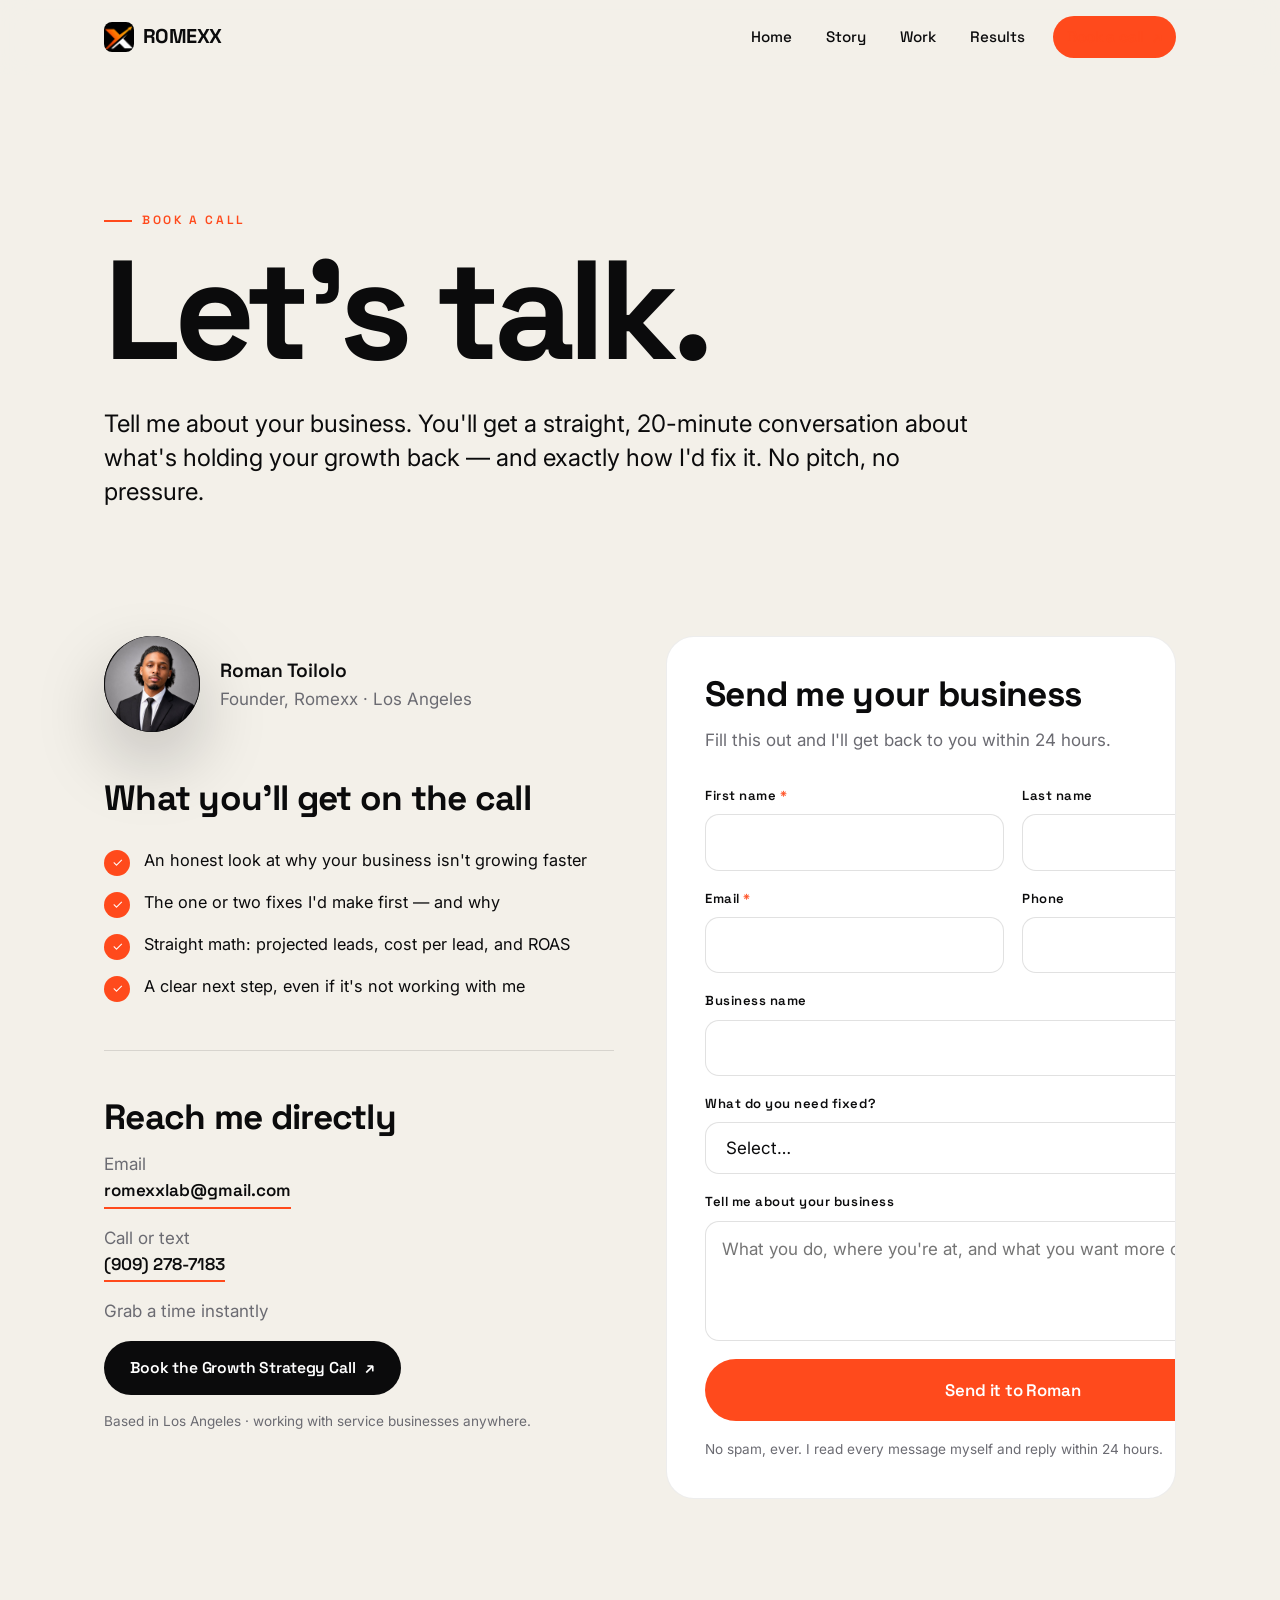
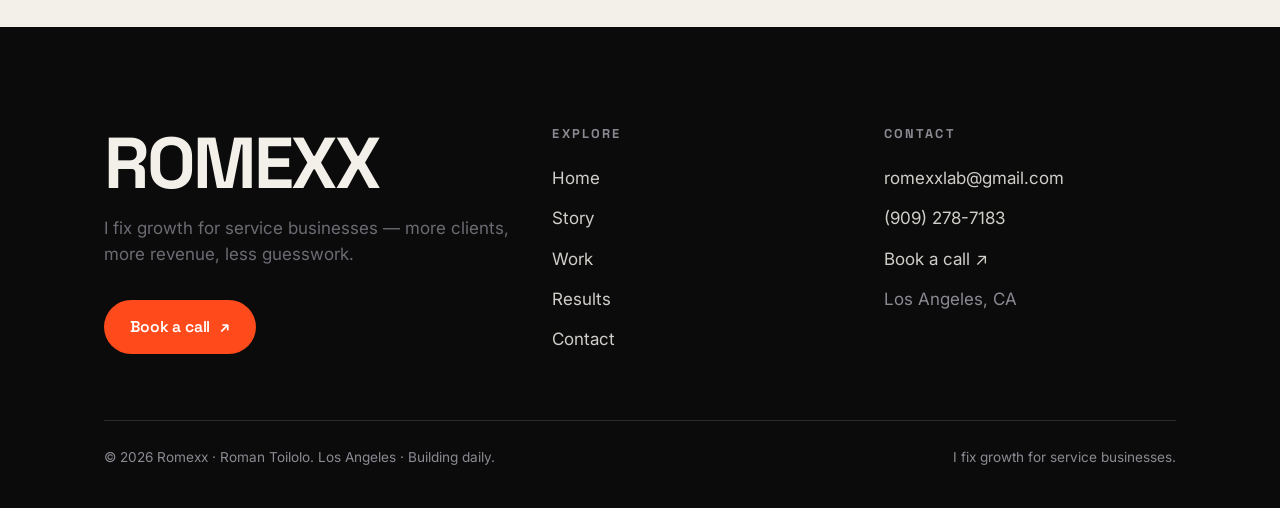
==== contact.html @ a9e72a50 "Romexx site — live version for romexxx.com" ====
<!DOCTYPE html>
<html lang="en">
<head>
  <meta charset="UTF-8" />
  <meta name="viewport" content="width=device-width, initial-scale=1.0, viewport-fit=cover" />
  <title>Contact &amp; Book a Call — Romexx Growth Partner</title>
  <meta name="description" content="Book a call with Romexx, the growth partner that scales brands and companies with marketing, websites, and systems built on aligned incentives.">
  <link rel="icon" type="image/png" sizes="32x32" href="assets/favicon-32.png"><link rel="icon" type="image/png" sizes="512x512" href="assets/favicon-512.png"><link rel="apple-touch-icon" href="assets/apple-touch-icon.png">
  <link rel="preconnect" href="https://fonts.googleapis.com">
  <link rel="preconnect" href="https://fonts.gstatic.com" crossorigin>
  <link href="https://fonts.googleapis.com/css2?family=Space+Grotesk:wght@400;500;600;700&family=Inter:wght@400;500;600&display=swap" rel="stylesheet">
  <link rel="stylesheet" href="styles.css">
</head>
<body>
<div id="preloader"><div class="pl-x"><span class="pl-ring"></span><span class="pl-ring two"></span><img class="pl-mark" src="assets/logo-x.png" alt="Romexx"></div></div>

<!-- ===== NAV ===== -->
  <header class="nav">
    <div class="nav-inner">
      <a class="brand" href="index.html"><img class="brand-x" src="assets/logo-x.png" alt="">ROMEXX</a>
      <nav class="nav-links" aria-label="Primary">
        <a href="index.html">Home</a>
        <a href="story.html">Story</a>
        <a href="work.html">Work</a>
        <a href="results.html">Results</a>
        <a href="contact.html" class="btn nav-cta active">Book a call <span class="arw">↗</span></a>
      </nav>
      <button class="nav-toggle" aria-label="Open menu" aria-expanded="false"><span></span><span></span><span></span></button>
    </div>
  </header>

  <!-- ===== HERO ===== -->
  <section class="section" style="padding-bottom:0">
    <div class="wrap">
      <span class="eyebrow reveal">Book a call</span>
      <h1 class="display reveal d1" style="margin-top:16px">Let's talk.</h1>
      <p class="lead maxw-60 reveal d2 mt-m">Tell me about your business. You'll get a straight, 20-minute conversation about what's holding your growth back — and exactly how I'd fix it. No pitch, no pressure.</p>
    </div>
  </section>

  <!-- ===== MAIN ===== -->
  <section class="section">
    <div class="wrap two-col" style="align-items:start">

      <!-- Left: what to expect + direct contact -->
      <div class="reveal">
        <div class="two-col" style="grid-template-columns:auto 1fr;gap:20px;align-items:center">
          <div class="hero-photo" style="width:96px;height:96px;aspect-ratio:1/1;border-radius:50%;flex:none"><img src="assets/headshot.jpg" alt="Roman Toilolo"></div>
          <div><div class="nm" style="font-family:var(--display);font-weight:600;font-size:1.2rem">Roman Toilolo</div><div class="muted">Founder, Romexx · Los Angeles</div></div>
        </div>

        <h2 class="h-md mt-l">What you'll get on the call</h2>
        <ul class="checklist mt-m">
          <li><span class="ck">✓</span> An honest look at why your business isn't growing faster</li>
          <li><span class="ck">✓</span> The one or two fixes I'd make first — and why</li>
          <li><span class="ck">✓</span> Straight math: projected leads, cost per lead, and ROAS</li>
          <li><span class="ck">✓</span> A clear next step, even if it's not working with me</li>
        </ul>

        <hr class="divider mt-l">

        <div class="mt-l">
          <h2 class="h-md">Reach me directly</h2>
          <p class="mt-s"><span class="muted">Email</span><br><a class="link-underline" href="mailto:romexxlab@gmail.com">romexxlab@gmail.com</a></p>
          <p class="mt-s"><span class="muted">Call or text</span><br><a class="link-underline" href="tel:+19092787183">(909) 278-7183</a></p>
          <p class="mt-s"><span class="muted">Grab a time instantly</span><br><a class="btn btn-dark mt-s" href="https://calendly.com/owner-romexx/30min">Book the Growth Strategy Call <span class="arw">↗</span></a></p>
          <p class="form-note mt-s">Based in Los Angeles · working with service businesses anywhere.</p>
        </div>
      </div>

      <!-- Right: form -->
      <div class="card reveal d1">
        <h2 class="h-md">Send me your business</h2>
        <p class="muted mt-s">Fill this out and I'll get back to you within 24 hours.</p>
        <form class="form mt-m" action="https://formspree.io/f/xojgkwee" method="POST" data-formspree>
          <input type="hidden" name="_subject" value="New lead from the Romexx website">
          <div class="row">
            <div class="field"><label>First name <span class="req">*</span></label><input type="text" name="first" required></div>
            <div class="field"><label>Last name</label><input type="text" name="last"></div>
          </div>
          <div class="row">
            <div class="field"><label>Email <span class="req">*</span></label><input type="email" name="email" required></div>
            <div class="field"><label>Phone</label><input type="tel" name="phone"></div>
          </div>
          <div class="field"><label>Business name</label><input type="text" name="business"></div>
          <div class="field">
            <label>What do you need fixed?</label>
            <select name="service">
              <option value="">Select…</option>
              <option>Get seen — ads (Meta / Google)</option>
              <option>Get booked — website / funnel</option>
              <option>Get systems — CRM / follow-up</option>
              <option>The full growth fix</option>
              <option>Not sure yet</option>
            </select>
          </div>
          <div class="field"><label>Tell me about your business</label><textarea name="message" placeholder="What you do, where you're at, and what you want more of…"></textarea></div>
          <button type="submit" class="btn btn-lg" data-label="Send it to Roman" style="justify-content:center">Send it to Roman</button>
          <p class="form-note">No spam, ever. I read every message myself and reply within 24 hours.</p>
          <p class="form-success" style="display:none;color:#16a34a;font-family:var(--display);font-weight:600">Got it — I'll be in touch within 24 hours. ✓</p>
        </form>
      </div>

    </div>
  </section>

  <!-- ===== FOOTER ===== -->
  <footer class="footer">
    <div class="wrap">
      <div class="footer-top">
        <div class="footer-brand">
          <div class="big">ROMEXX</div>
          <p class="muted maxw-60 mt-s">I fix growth for service businesses — more clients, more revenue, less guesswork.</p>
          <a href="contact.html" class="btn mt-m">Book a call <span class="arw">↗</span></a>
        </div>
        <div class="footer-col"><h4>Explore</h4><a href="index.html">Home</a><a href="story.html">Story</a><a href="work.html">Work</a><a href="results.html">Results</a><a href="contact.html">Contact</a></div>
        <div class="footer-col"><h4>Contact</h4><a href="mailto:romexxlab@gmail.com">romexxlab@gmail.com</a><a href="tel:+19092787183">(909) 278-7183</a><a href="https://calendly.com/owner-romexx/30min">Book a call ↗</a><span style="display:block;padding:7px 0;color:#8a8a92">Los Angeles, CA</span></div>
      </div>
      <div class="footer-bottom">
        <span>© <span data-year></span> Romexx · Roman Toilolo. Los Angeles · Building daily.</span>
        <span>I fix growth for service businesses.</span>
      </div>
    </div>
  </footer>

  <script src="script.js"></script>
</body>
</html>
---- styles.css ----
/* =========================================================
   ROMEXX — bold & modern personal brand site
   Design system + shared components
   Theme via CSS variables below (easy to recolor).
   ========================================================= */

:root {
  /* Palette */
  --ink: #0B0B0C;
  --ink-2: #16161A;
  --cream: #F3F0E9;
  --paper: #FFFFFF;
  --accent: #FF4A1C;      /* hot signal orange */
  --accent-ink: #2A0E05;
  --volt: #D8FF3E;        /* lime highlight for numbers */
  --muted: #6B6B72;
  --line: rgba(11,11,12,.12);
  --line-soft: rgba(11,11,12,.07);

  /* Type */
  --display: "Space Grotesk", "Inter", system-ui, sans-serif;
  --body: "Inter", system-ui, -apple-system, Segoe UI, Roboto, sans-serif;

  /* Layout */
  --wrap: 1200px;
  --gutter: clamp(20px, 5vw, 64px);
  --radius: 18px;
  --radius-lg: 28px;

  /* Motion */
  --ease: cubic-bezier(.2, .7, .2, 1);
}

/* ---------- Reset ---------- */
*, *::before, *::after { box-sizing: border-box; }
* { margin: 0; padding: 0; }
html { scroll-behavior: smooth; -webkit-text-size-adjust: 100%; }
body {
  font-family: var(--body);
  background: var(--cream);
  color: var(--ink);
  line-height: 1.55;
  font-size: 17px;
  -webkit-font-smoothing: antialiased;
  text-rendering: optimizeLegibility;
  overflow-x: hidden;
}
img { max-width: 100%; display: block; }
a { color: inherit; text-decoration: none; }
button { font: inherit; cursor: pointer; border: none; background: none; color: inherit; }
ul { list-style: none; }
::selection { background: var(--accent); color: #fff; }

/* ---------- Typography ---------- */
h1, h2, h3, h4 { font-family: var(--display); font-weight: 700; line-height: 1.02; letter-spacing: -0.02em; }
.eyebrow {
  font-family: var(--display);
  font-size: 12px; font-weight: 600;
  letter-spacing: .22em; text-transform: uppercase;
  color: var(--accent);
  display: inline-flex; align-items: center; gap: 10px;
}
.eyebrow::before { content: ""; width: 28px; height: 2px; background: var(--accent); display: inline-block; }
.eyebrow.on-dark { color: var(--volt); }
.eyebrow.on-dark::before { background: var(--volt); }

.display {
  font-size: clamp(3.2rem, 11vw, 9.5rem);
  line-height: .92;
  letter-spacing: -0.045em;
}
.h-xl { font-size: clamp(2.4rem, 6vw, 5rem); letter-spacing: -0.035em; }
.h-lg { font-size: clamp(2rem, 4.4vw, 3.4rem); }
.h-md { font-size: clamp(1.5rem, 3vw, 2.2rem); }
.lead { font-size: clamp(1.1rem, 2vw, 1.5rem); line-height: 1.4; color: var(--ink); }
.muted { color: var(--muted); }
.accent-text { color: var(--accent); }
mark { background: linear-gradient(180deg, transparent 55%, var(--volt) 55%); color: inherit; padding: 0 .05em; }

/* ---------- Layout helpers ---------- */
.wrap { max-width: var(--wrap); margin-inline: auto; padding-inline: var(--gutter); }
.section { padding-block: clamp(64px, 10vw, 140px); }
.section-sm { padding-block: clamp(48px, 7vw, 90px); }
.center { text-align: center; }
.stack > * + * { margin-top: 1.2rem; }
.grid { display: grid; gap: clamp(20px, 3vw, 40px); }
.divider { height: 1px; background: var(--line); border: 0; }

/* Dark section */
.dark { background: var(--ink); color: var(--cream); }
.dark .muted { color: #9a9aa2; }
.dark .divider { background: rgba(255,255,255,.14); }
.dark a.link-underline { color: var(--cream); }

/* ---------- Buttons ---------- */
.btn {
  display: inline-flex; align-items: center; gap: .6em;
  font-family: var(--display); font-weight: 600; font-size: .98rem;
  letter-spacing: -0.01em;
  padding: 15px 26px; border-radius: 100px;
  background: var(--accent); color: #fff;
  transition: transform .25s var(--ease), box-shadow .25s var(--ease), background .25s;
  will-change: transform;
}
.btn:hover { transform: translateY(-2px); box-shadow: 0 12px 30px rgba(255,74,28,.35); }
.btn .arw { transition: transform .25s var(--ease); }
.btn:hover .arw { transform: translate(3px,-3px); }
.btn-dark { background: var(--ink); color: #fff; }
.btn-dark:hover { box-shadow: 0 12px 30px rgba(11,11,12,.3); }
.btn-ghost {
  background: transparent; color: var(--ink);
  box-shadow: inset 0 0 0 1.5px var(--ink);
}
.btn-ghost:hover { background: var(--ink); color: var(--cream); box-shadow: none; }
.dark .btn-ghost { color: var(--cream); box-shadow: inset 0 0 0 1.5px rgba(255,255,255,.5); }
.dark .btn-ghost:hover { background: var(--cream); color: var(--ink); box-shadow: none; }
.btn-lg { padding: 18px 32px; font-size: 1.05rem; }

.link-underline {
  display: inline-flex; align-items: center; gap: .4em;
  font-family: var(--display); font-weight: 600;
  border-bottom: 2px solid var(--accent); padding-bottom: 3px;
  transition: gap .25s var(--ease), color .2s;
}
.link-underline:hover { gap: .8em; color: var(--accent); }

/* ---------- Navigation ---------- */
.nav {
  position: sticky; top: 0; z-index: 100;
  background: color-mix(in srgb, var(--cream) 78%, transparent);
  backdrop-filter: blur(14px) saturate(1.2);
  -webkit-backdrop-filter: blur(14px) saturate(1.2);
  border-bottom: 1px solid transparent;
  transition: border-color .3s, background .3s;
}
.nav.scrolled { border-color: var(--line); }
.nav-inner {
  max-width: var(--wrap); margin-inline: auto;
  padding: 16px var(--gutter);
  display: flex; align-items: center; justify-content: space-between;
}
.brand { font-family: var(--display); font-weight: 700; font-size: 1.25rem; letter-spacing: -0.03em; display: flex; align-items: center; gap: 9px; }
.brand .dot { width: 10px; height: 10px; border-radius: 50%; background: var(--accent); display: inline-block; }
.nav-links { display: flex; align-items: center; gap: 6px; }
.nav-links a {
  font-family: var(--display); font-weight: 500; font-size: .95rem;
  padding: 9px 14px; border-radius: 100px; color: var(--ink);
  transition: background .2s, color .2s;
}
.nav-links a:hover { background: rgba(11,11,12,.06); }
.nav-links a.active { color: var(--accent); }
.nav-cta { margin-left: 8px; }
.nav-toggle { display: none; width: 44px; height: 44px; border-radius: 12px; position: relative; }
.nav-toggle span { position: absolute; left: 11px; right: 11px; height: 2px; background: var(--ink); transition: transform .3s var(--ease), opacity .2s; }
.nav-toggle span:nth-child(1) { top: 16px; }
.nav-toggle span:nth-child(2) { top: 22px; }
.nav-toggle span:nth-child(3) { top: 28px; }
.nav-toggle.open span:nth-child(1) { transform: translateY(6px) rotate(45deg); }
.nav-toggle.open span:nth-child(2) { opacity: 0; }
.nav-toggle.open span:nth-child(3) { transform: translateY(-6px) rotate(-45deg); }

@media (max-width: 860px) {
  .nav-toggle { display: block; }
  .nav-links {
    position: fixed; inset: 0 0 0 auto; width: min(78vw, 340px);
    flex-direction: column; align-items: stretch; justify-content: center; gap: 4px;
    background: var(--ink); color: var(--cream);
    padding: 40px 30px;
    transform: translateX(100%); transition: transform .4s var(--ease);
    box-shadow: -30px 0 80px rgba(0,0,0,.4);
  }
  .nav-links.open { transform: translateX(0); }
  .nav-links a { color: var(--cream); font-size: 1.4rem; font-weight: 600; padding: 14px 12px; }
  .nav-links a:hover { background: rgba(255,255,255,.08); }
  .nav-links .btn { margin-top: 14px; justify-content: center; }
  .nav-cta { margin-left: 0; }
}

/* ---------- Hero ---------- */
.hero { position: relative; padding-block: clamp(40px, 7vw, 90px) clamp(50px, 8vw, 110px); overflow: hidden; }
.hero-grid { display: grid; grid-template-columns: 1.15fr .85fr; gap: clamp(24px, 4vw, 60px); align-items: center; }
.hero h1 { margin: 18px 0 20px; }
.hero-name { display: block; }
.hero-sub { max-width: 30ch; }
.hero-cta { display: flex; flex-wrap: wrap; gap: 14px; margin-top: 30px; }
.hero-photo {
  position: relative; border-radius: var(--radius-lg); overflow: hidden;
  aspect-ratio: 4/5; background: var(--ink-2);
  box-shadow: 0 30px 70px rgba(11,11,12,.22);
}
.hero-photo img { width: 100%; height: 100%; object-fit: cover; }
.hero-badge {
  position: absolute; left: 18px; bottom: 18px;
  background: var(--paper); color: var(--ink);
  border-radius: 100px; padding: 10px 18px;
  font-family: var(--display); font-weight: 600; font-size: .85rem;
  display: flex; align-items: center; gap: 8px;
  box-shadow: 0 10px 30px rgba(0,0,0,.15);
}
.hero-badge .pulse { width: 9px; height: 9px; border-radius: 50%; background: #22c55e; box-shadow: 0 0 0 0 rgba(34,197,94,.5); animation: pulse 2s infinite; }
@keyframes pulse { 0%{box-shadow:0 0 0 0 rgba(34,197,94,.5)} 70%{box-shadow:0 0 0 10px rgba(34,197,94,0)} 100%{box-shadow:0 0 0 0 rgba(34,197,94,0)} }
@media (max-width: 860px) {
  .hero-grid { grid-template-columns: 1fr; }
  .hero-photo { order: -1; aspect-ratio: 3/4; max-height: 60vh; margin-inline: auto; width: 100%; }
}

/* Scroll cue */
.scroll-cue { display: inline-flex; align-items: center; gap: 10px; margin-top: 40px; font-family: var(--display); font-size: .8rem; letter-spacing: .18em; text-transform: uppercase; color: var(--muted); }
.scroll-cue .bar { width: 46px; height: 2px; background: var(--muted); position: relative; overflow: hidden; }
.scroll-cue .bar::after { content:""; position: absolute; inset: 0; width: 40%; background: var(--accent); animation: slide 1.8s var(--ease) infinite; }
@keyframes slide { 0%{transform:translateX(-100%)} 100%{transform:translateX(320%)} }

/* ---------- Stats / counters ---------- */
.stats-row { display: grid; grid-template-columns: repeat(4, 1fr); gap: clamp(16px,2.4vw,32px); }
.stat .num { font-family: var(--display); font-weight: 700; font-size: clamp(2.4rem, 5vw, 4.2rem); line-height: 1; letter-spacing: -0.04em; }
.stat .num .unit { color: var(--accent); }
.dark .stat .num .unit { color: var(--volt); }
.stat .label { margin-top: 10px; font-size: .92rem; color: var(--muted); max-width: 22ch; }
@media (max-width: 720px){ .stats-row { grid-template-columns: repeat(2,1fr); row-gap: 34px; } }

/* ---------- Marquee ---------- */
.marquee { overflow: hidden; border-block: 1px solid var(--line); padding-block: 20px; -webkit-mask-image: linear-gradient(90deg, transparent, #000 8%, #000 92%, transparent); mask-image: linear-gradient(90deg, transparent, #000 8%, #000 92%, transparent); }
.marquee.dark-m { border-color: rgba(255,255,255,.14); }
.marquee-track { display: flex; gap: 46px; width: max-content; animation: marquee 32s linear infinite; }
.marquee:hover .marquee-track { animation-play-state: paused; }
.marquee-track span { font-family: var(--display); font-weight: 600; font-size: clamp(1.1rem,2.4vw,1.7rem); display: inline-flex; align-items: center; gap: 46px; white-space: nowrap; color: var(--muted); }
.marquee-track span::after { content: "•"; color: var(--accent); }
@keyframes marquee { to { transform: translateX(-50%); } }

/* ---------- Cards ---------- */
.card {
  background: var(--paper); border: 1px solid var(--line-soft);
  border-radius: var(--radius-lg); padding: clamp(24px, 3vw, 40px);
  transition: transform .35s var(--ease), box-shadow .35s var(--ease), border-color .3s;
  position: relative; overflow: hidden;
}
.card:hover { transform: translateY(-6px); box-shadow: 0 24px 50px rgba(11,11,12,.12); border-color: transparent; }
.card .idx { font-family: var(--display); font-weight: 700; font-size: 1rem; color: var(--accent); }
.card h3 { margin: 16px 0 10px; }
.card .card-list { margin-top: 18px; display: grid; gap: 10px; }
.card .card-list li { display: flex; gap: 10px; font-size: .96rem; color: var(--muted); }
.card .card-list li::before { content: "→"; color: var(--accent); font-weight: 700; }

.pillar { display: grid; gap: 18px; }
.pillar .tag { font-family: var(--display); font-size: .78rem; letter-spacing: .12em; text-transform: uppercase; color: var(--muted); }
.pillar-icon { width: 54px; height: 54px; border-radius: 16px; background: var(--ink); color: var(--volt); display: grid; place-items: center; font-family: var(--display); font-weight: 700; font-size: 1.4rem; }

/* Case study card */
.case { display: grid; gap: 16px; }
.case-top { display: flex; align-items: center; justify-content: space-between; gap: 12px; }
.case .badge-cat { font-family: var(--display); font-size: .72rem; letter-spacing: .14em; text-transform: uppercase; padding: 6px 12px; border-radius: 100px; background: rgba(255,74,28,.1); color: var(--accent); }
.case .roas { font-family: var(--display); font-weight: 700; font-size: clamp(1.8rem,4vw,2.8rem); letter-spacing: -0.03em; }
.case-metrics { display: flex; gap: 26px; padding-top: 18px; border-top: 1px solid var(--line-soft); }
.case-metrics .m .k { font-family: var(--display); font-weight: 700; font-size: 1.5rem; }
.case-metrics .m .l { font-size: .8rem; color: var(--muted); text-transform: uppercase; letter-spacing: .08em; }

/* ---------- Quote / testimonial ---------- */
.quote { font-family: var(--display); font-weight: 500; font-size: clamp(1.6rem, 4vw, 3rem); line-height: 1.12; letter-spacing: -0.03em; }
.quote .mk { color: var(--accent); }
.testi-card { background: var(--paper); border-radius: var(--radius-lg); padding: clamp(24px,3vw,38px); border: 1px solid var(--line-soft); display: grid; gap: 22px; }
.testi-card p { font-size: 1.08rem; line-height: 1.5; }
.testi-who { display: flex; align-items: center; gap: 14px; }
.testi-who .av { width: 52px; height: 52px; border-radius: 50%; overflow: hidden; background: var(--ink-2); flex: none; }
.testi-who .nm { font-family: var(--display); font-weight: 600; }
.testi-who .rl { font-size: .85rem; color: var(--muted); }
.stars { color: var(--accent); letter-spacing: 2px; }

/* ---------- Before / After slider ---------- */
.ba {
  position: relative; border-radius: var(--radius-lg); overflow: hidden; user-select: none;
  background: var(--ink); color: #fff; aspect-ratio: 16/9; min-height: 320px;
}
.ba-side { position: absolute; inset: 0; display: grid; place-content: center; text-align: center; padding: 30px; gap: 8px; }
.ba-after { background: var(--ink); }
.ba-before { background: #2b0f07; clip-path: inset(0 var(--split, 50%) 0 0); }
.ba-side .tag { font-family: var(--display); font-size: .8rem; letter-spacing: .18em; text-transform: uppercase; opacity: .8; }
.ba-metrics { display: grid; gap: 4px; }
.ba-metrics .big { font-family: var(--display); font-weight: 700; font-size: clamp(1.6rem,4vw,2.6rem); }
.ba-before .big { color: #ff9a80; }
.ba-after .big { color: var(--volt); }
.ba-handle { position: absolute; top: 0; bottom: 0; left: var(--split, 50%); width: 2px; background: #fff; z-index: 3; }
.ba-handle::after { content: "⇆"; position: absolute; top: 50%; left: 50%; transform: translate(-50%,-50%); width: 46px; height: 46px; background: #fff; color: var(--ink); border-radius: 50%; display: grid; place-items: center; font-size: 1.1rem; box-shadow: 0 6px 20px rgba(0,0,0,.3); }
.ba input[type=range] { position: absolute; inset: 0; width: 100%; height: 100%; opacity: 0; cursor: ew-resize; z-index: 4; margin: 0; }

/* ---------- Receipts gallery ---------- */
.receipts { display: grid; grid-template-columns: repeat(3, 1fr); gap: 16px; }
.receipt { border-radius: 16px; overflow: hidden; border: 1px solid var(--line-soft); background: var(--paper); aspect-ratio: 4/3; position: relative; transition: transform .3s var(--ease); }
.receipt:hover { transform: scale(1.02); }
.receipt img { width: 100%; height: 100%; object-fit: cover; }
.receipt .cap { position: absolute; left: 10px; bottom: 10px; background: rgba(11,11,12,.85); color: #fff; font-size: .72rem; padding: 5px 10px; border-radius: 100px; font-family: var(--display); }
@media (max-width: 720px){ .receipts { grid-template-columns: repeat(2,1fr); } }

/* ---------- Process steps ---------- */
.steps { display: grid; gap: 2px; border-radius: var(--radius-lg); overflow: hidden; }
.step { background: var(--paper); padding: clamp(24px,3vw,40px); display: grid; grid-template-columns: auto 1fr; gap: clamp(18px,3vw,44px); align-items: start; transition: background .3s; }
.step:hover { background: #fff; }
.dark .step { background: var(--ink-2); }
.step .st-num { font-family: var(--display); font-weight: 700; font-size: clamp(2.2rem,5vw,3.6rem); color: var(--accent); line-height: 1; letter-spacing: -0.04em; }
.dark .step .st-num { color: var(--volt); }
.step h3 { margin-bottom: 8px; }
@media (max-width: 620px){ .step { grid-template-columns: 1fr; gap: 10px; } }

/* ---------- FAQ ---------- */
.faq-item { border-bottom: 1px solid var(--line); }
.faq-q { width: 100%; text-align: left; display: flex; align-items: center; justify-content: space-between; gap: 20px; padding: 26px 0; font-family: var(--display); font-weight: 600; font-size: clamp(1.05rem, 2vw, 1.35rem); }
.faq-q .ic { flex: none; width: 34px; height: 34px; border-radius: 50%; border: 1.5px solid var(--line); display: grid; place-items: center; position: relative; transition: background .3s, border-color .3s, color .3s; }
.faq-q .ic::before, .faq-q .ic::after { content: ""; position: absolute; background: currentColor; }
.faq-q .ic::before { width: 13px; height: 2px; }
.faq-q .ic::after { width: 2px; height: 13px; transition: transform .3s var(--ease); }
.faq-item.open .faq-q .ic { background: var(--accent); border-color: var(--accent); color: #fff; }
.faq-item.open .faq-q .ic::after { transform: rotate(90deg); opacity: 0; }
.faq-a { overflow: hidden; max-height: 0; transition: max-height .4s var(--ease); }
.faq-a p { padding: 0 0 26px; color: var(--muted); max-width: 62ch; }

/* ---------- CTA band ---------- */
.cta-band { background: var(--ink); color: var(--cream); border-radius: var(--radius-lg); padding: clamp(40px, 6vw, 84px); position: relative; overflow: hidden; }
.cta-band::after { content: ""; position: absolute; right: -80px; top: -80px; width: 320px; height: 320px; background: radial-gradient(circle, var(--accent), transparent 70%); opacity: .5; }
.cta-band h2 { position: relative; }

/* ---------- Forms ---------- */
.form { display: grid; gap: 18px; }
.form .row { display: grid; grid-template-columns: 1fr 1fr; gap: 18px; }
.field { display: grid; gap: 8px; }
.field label { font-family: var(--display); font-size: .82rem; font-weight: 600; letter-spacing: .04em; }
.field .req { color: var(--accent); }
.field input, .field select, .field textarea {
  font: inherit; padding: 14px 16px; border-radius: 14px;
  border: 1.5px solid var(--line); background: var(--paper); color: var(--ink);
  transition: border-color .2s, box-shadow .2s;
}
.field input:focus, .field select:focus, .field textarea:focus { outline: none; border-color: var(--accent); box-shadow: 0 0 0 4px rgba(255,74,28,.12); }
.field textarea { resize: vertical; min-height: 120px; }
.form-note { font-size: .85rem; color: var(--muted); }
@media (max-width: 620px){ .form .row { grid-template-columns: 1fr; } }

/* ---------- Checklist ---------- */
.checklist { display: grid; gap: 14px; }
.checklist li { display: flex; gap: 14px; align-items: flex-start; font-size: 1.02rem; }
.checklist li .ck { flex: none; width: 26px; height: 26px; border-radius: 50%; background: var(--accent); color: #fff; display: grid; place-items: center; font-size: .8rem; margin-top: 2px; }
.dark .checklist li .ck { background: var(--volt); color: var(--ink); }

/* ---------- Timeline (Story) ---------- */
.timeline { display: grid; gap: 0; }
.tl-item { display: grid; grid-template-columns: 140px 1fr; gap: clamp(18px,3vw,40px); padding: clamp(24px,3vw,40px) 0; border-top: 1px solid var(--line); }
.tl-item .yr { font-family: var(--display); font-weight: 700; font-size: clamp(1.4rem,3vw,2rem); color: var(--accent); letter-spacing: -0.03em; }
.tl-item h3 { margin-bottom: 8px; }
@media (max-width: 620px){ .tl-item { grid-template-columns: 1fr; gap: 6px; } }

/* ---------- Placeholder styling ---------- */
.ph {
  outline: 1.5px dashed rgba(255,74,28,.55); outline-offset: -1.5px;
  background:
    repeating-linear-gradient(45deg, rgba(255,74,28,.05) 0 12px, transparent 12px 24px);
  border-radius: 8px;
}
.ph-note { font-size: .72rem; color: var(--accent); font-family: var(--display); font-weight: 600; letter-spacing: .04em; text-transform: uppercase; display: inline-block; }

/* ---------- Footer ---------- */
.footer { background: var(--ink); color: var(--cream); padding-block: clamp(56px, 8vw, 100px) 40px; }
.footer-top { display: grid; grid-template-columns: 1.4fr 1fr 1fr; gap: 40px; }
.footer-brand .big { font-family: var(--display); font-weight: 700; font-size: clamp(2.4rem,7vw,4.5rem); letter-spacing: -0.04em; line-height: 1; }
.footer h4 { font-family: var(--display); font-size: .8rem; letter-spacing: .16em; text-transform: uppercase; color: #8a8a92; margin-bottom: 18px; }
.footer-col a { display: block; padding: 7px 0; color: var(--cream); opacity: .85; transition: opacity .2s, transform .2s; }
.footer-col a:hover { opacity: 1; transform: translateX(4px); color: var(--volt); }
.footer-bottom { display: flex; flex-wrap: wrap; gap: 16px; justify-content: space-between; align-items: center; margin-top: 60px; padding-top: 26px; border-top: 1px solid rgba(255,255,255,.14); font-size: .85rem; color: #8a8a92; }
.footer-social { display: flex; gap: 10px; }
.footer-social a { width: 42px; height: 42px; border-radius: 50%; border: 1px solid rgba(255,255,255,.2); display: grid; place-items: center; transition: background .25s, color .25s, border-color .25s, transform .25s; }
.footer-social a:hover { background: var(--volt); color: var(--ink); border-color: var(--volt); transform: translateY(-3px); }
@media (max-width: 780px){ .footer-top { grid-template-columns: 1fr 1fr; } .footer-brand { grid-column: 1 / -1; } }

/* ---------- Reveal on scroll ---------- */
.reveal { opacity: 0; transform: translateY(28px); transition: opacity .7s var(--ease), transform .7s var(--ease); }
.reveal.in { opacity: 1; transform: none; }
.reveal.d1 { transition-delay: .08s; }
.reveal.d2 { transition-delay: .16s; }
.reveal.d3 { transition-delay: .24s; }
@media (prefers-reduced-motion: reduce) {
  * { animation: none !important; transition: none !important; scroll-behavior: auto !important; }
  .reveal { opacity: 1; transform: none; }
}

/* ---------- Video hero (company front cover) ---------- */
.hero-v{position:relative;overflow:hidden;color:var(--cream);min-height:min(86vh,740px);display:flex;align-items:center;background:radial-gradient(1100px 560px at 72% -12%, rgba(255,74,28,.5), transparent 58%), linear-gradient(180deg,#0B0B0C,#17171B)}
.hero-v>video{position:absolute;inset:0;width:100%;height:100%;object-fit:cover;opacity:.42;z-index:0}
.hero-v>.veil{position:absolute;inset:0;background:linear-gradient(180deg,rgba(11,11,12,.5),rgba(11,11,12,.82));z-index:1}
.hero-v .wrap{position:relative;z-index:2;width:100%}
.hero-v .display{color:#fff}
.hero-v .lead{color:#fff}
.hero-v .muted{color:#e9e9ee}
.hero-v .btn-ghost{color:#fff;box-shadow:inset 0 0 0 1.6px rgba(255,255,255,.6)}
.hero-v .btn-ghost:hover{background:#fff;color:var(--ink);box-shadow:none}
.partner-cards{display:grid;grid-template-columns:repeat(3,1fr);gap:clamp(16px,2.4vw,28px)}
@media(max-width:820px){.partner-cards{grid-template-columns:1fr}}
/* stack the inline 3-col & 2-col grids on phones */
@media(max-width:760px){.grid[style*="repeat(3,1fr)"],.grid[style*="repeat(2,1fr)"]{grid-template-columns:1fr !important}}

/* ---- Nav logo badge ---- */
.brand-x{width:30px;height:30px;border-radius:8px;display:block;flex:none}

/* ---- Loading screen (preloader) ---- */
#preloader{position:fixed;inset:0;z-index:9999;background:#0B0B0C;display:grid;place-items:center;transition:opacity .55s ease,visibility .55s}
#preloader.done{opacity:0;visibility:hidden;pointer-events:none}
.pl-x{position:relative;width:170px;height:170px;display:grid;place-items:center}
.pl-x .pl-mark{width:100px;height:100px;border-radius:18px;animation:plpulse 1.7s ease-in-out infinite}
.pl-x .pl-ring{position:absolute;inset:0;border-radius:50%;border:3px solid rgba(255,255,255,.08);border-top-color:var(--accent);border-right-color:#ff7a2c;animation:plspin 1s linear infinite}
.pl-x .pl-ring.two{inset:16px;border:2px solid transparent;border-bottom-color:var(--volt);animation:plspin 1.5s linear infinite reverse;opacity:.7}
@keyframes plspin{to{transform:rotate(360deg)}}
@keyframes plpulse{0%,100%{transform:scale(.85);opacity:.9}50%{transform:scale(1.05);opacity:1}}
@media(prefers-reduced-motion:reduce){.pl-mark,.pl-ring{animation:none!important}#preloader{transition:none}}
/* animated growth-chart hero background */
.hero-chart{position:absolute;inset:0;z-index:0;opacity:.5;overflow:hidden}
.hero-chart svg{width:100%;height:100%;display:block}
.hc-grid line{stroke:rgba(255,255,255,.07);stroke-width:1}
.hc-bar{transform-box:fill-box;transform-origin:50% 100%;animation:hcGrow 3.6s cubic-bezier(.2,.7,.2,1) infinite}
@keyframes hcGrow{0%{transform:scaleY(.12)}50%{transform:scaleY(1)}100%{transform:scaleY(.12)}}
.hc-line{fill:none;stroke:var(--volt);stroke-width:5;stroke-linecap:round;stroke-linejoin:round;stroke-dasharray:1700;stroke-dashoffset:1700;filter:drop-shadow(0 0 6px rgba(216,255,62,.5));animation:hcDraw 5s cubic-bezier(.2,.7,.2,1) infinite}
@keyframes hcDraw{0%{stroke-dashoffset:1700}60%{stroke-dashoffset:0}100%{stroke-dashoffset:0}}
.hc-arrow{fill:var(--volt)}
.hc-dot{fill:var(--volt);transform-box:fill-box;transform-origin:center;animation:hcPulse 2.2s ease-in-out infinite}
@keyframes hcPulse{0%,100%{transform:scale(.7);opacity:.6}50%{transform:scale(1.3);opacity:1}}
@media(prefers-reduced-motion:reduce){.hc-bar{transform:scaleY(1);animation:none}.hc-line{stroke-dashoffset:0;animation:none}.hc-dot{animation:none}}

/* ---------- Draft notice bar (delete before publishing) ---------- */
.draft-bar {
  background: var(--ink); color: var(--volt);
  font-family: var(--display); font-size: .8rem; font-weight: 500;
  text-align: center; padding: 9px 16px; letter-spacing: .01em;
}
.draft-bar b { color: #fff; }

/* ---------- Utility ---------- */
.two-col { display: grid; grid-template-columns: 1fr 1fr; gap: clamp(24px,4vw,64px); align-items: center; }
.two-col.narrow-left { grid-template-columns: .8fr 1.2fr; }
@media (max-width: 820px){ .two-col, .two-col.narrow-left { grid-template-columns: 1fr; } }
.pill-tag { display: inline-block; font-family: var(--display); font-size: .78rem; font-weight: 600; letter-spacing: .1em; text-transform: uppercase; padding: 7px 14px; border-radius: 100px; border: 1px solid var(--line); color: var(--muted); }
.maxw-60 { max-width: 60ch; }
.mt-s { margin-top: 1rem; } .mt-m { margin-top: 2rem; } .mt-l { margin-top: 3rem; }
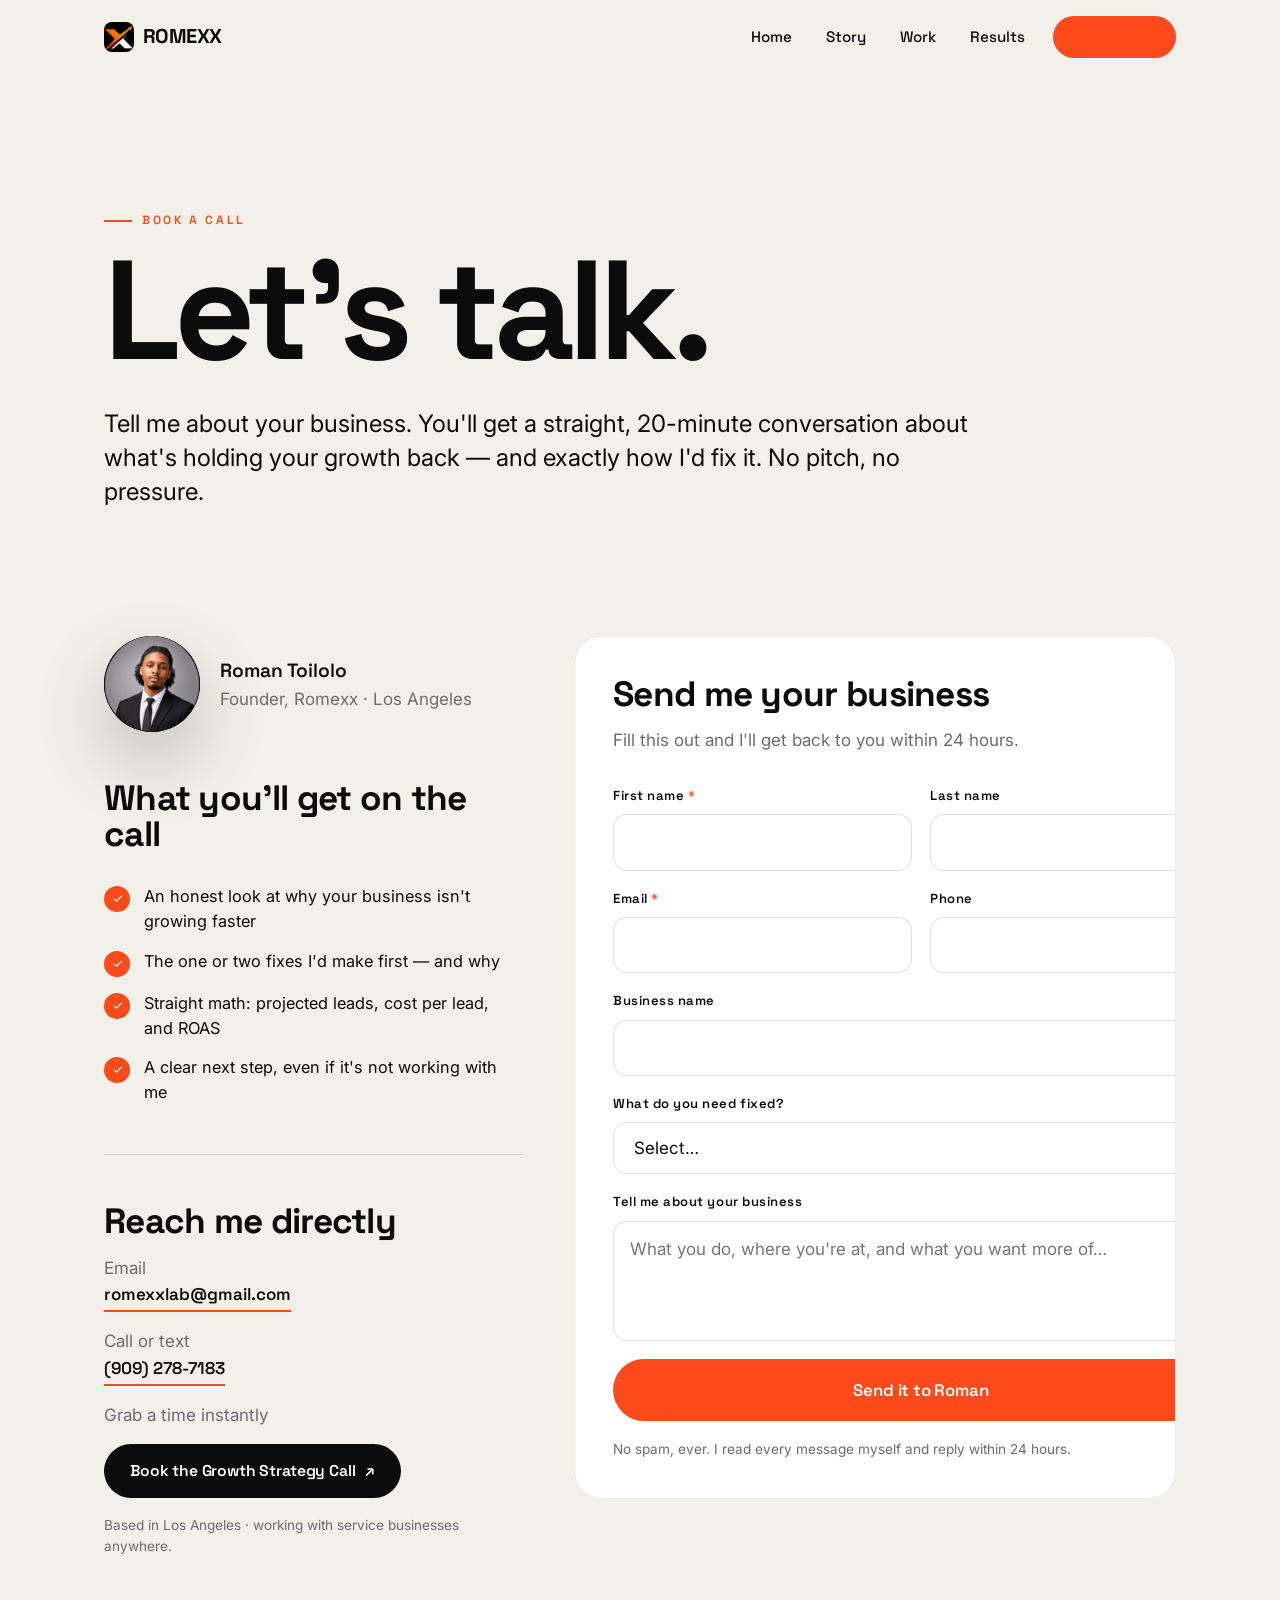
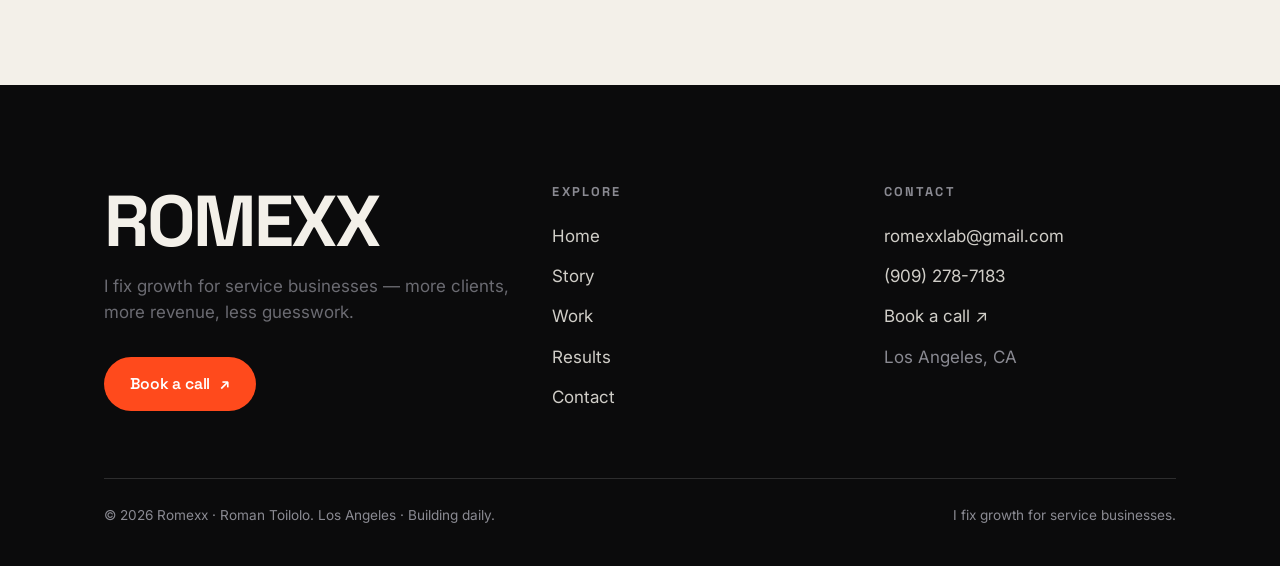
==== commit 2f24ec57: "Contact: rebalance form/info columns for proportional layout" ====
--- a/contact.html
+++ b/contact.html
@@ -40,7 +40,7 @@
 
   <!-- ===== MAIN ===== -->
   <section class="section">
-    <div class="wrap two-col" style="align-items:start">
+    <div class="wrap two-col" style="grid-template-columns:0.82fr 1.18fr;align-items:start;gap:clamp(28px,4vw,60px)">
 
       <!-- Left: what to expect + direct contact -->
       <div class="reveal">
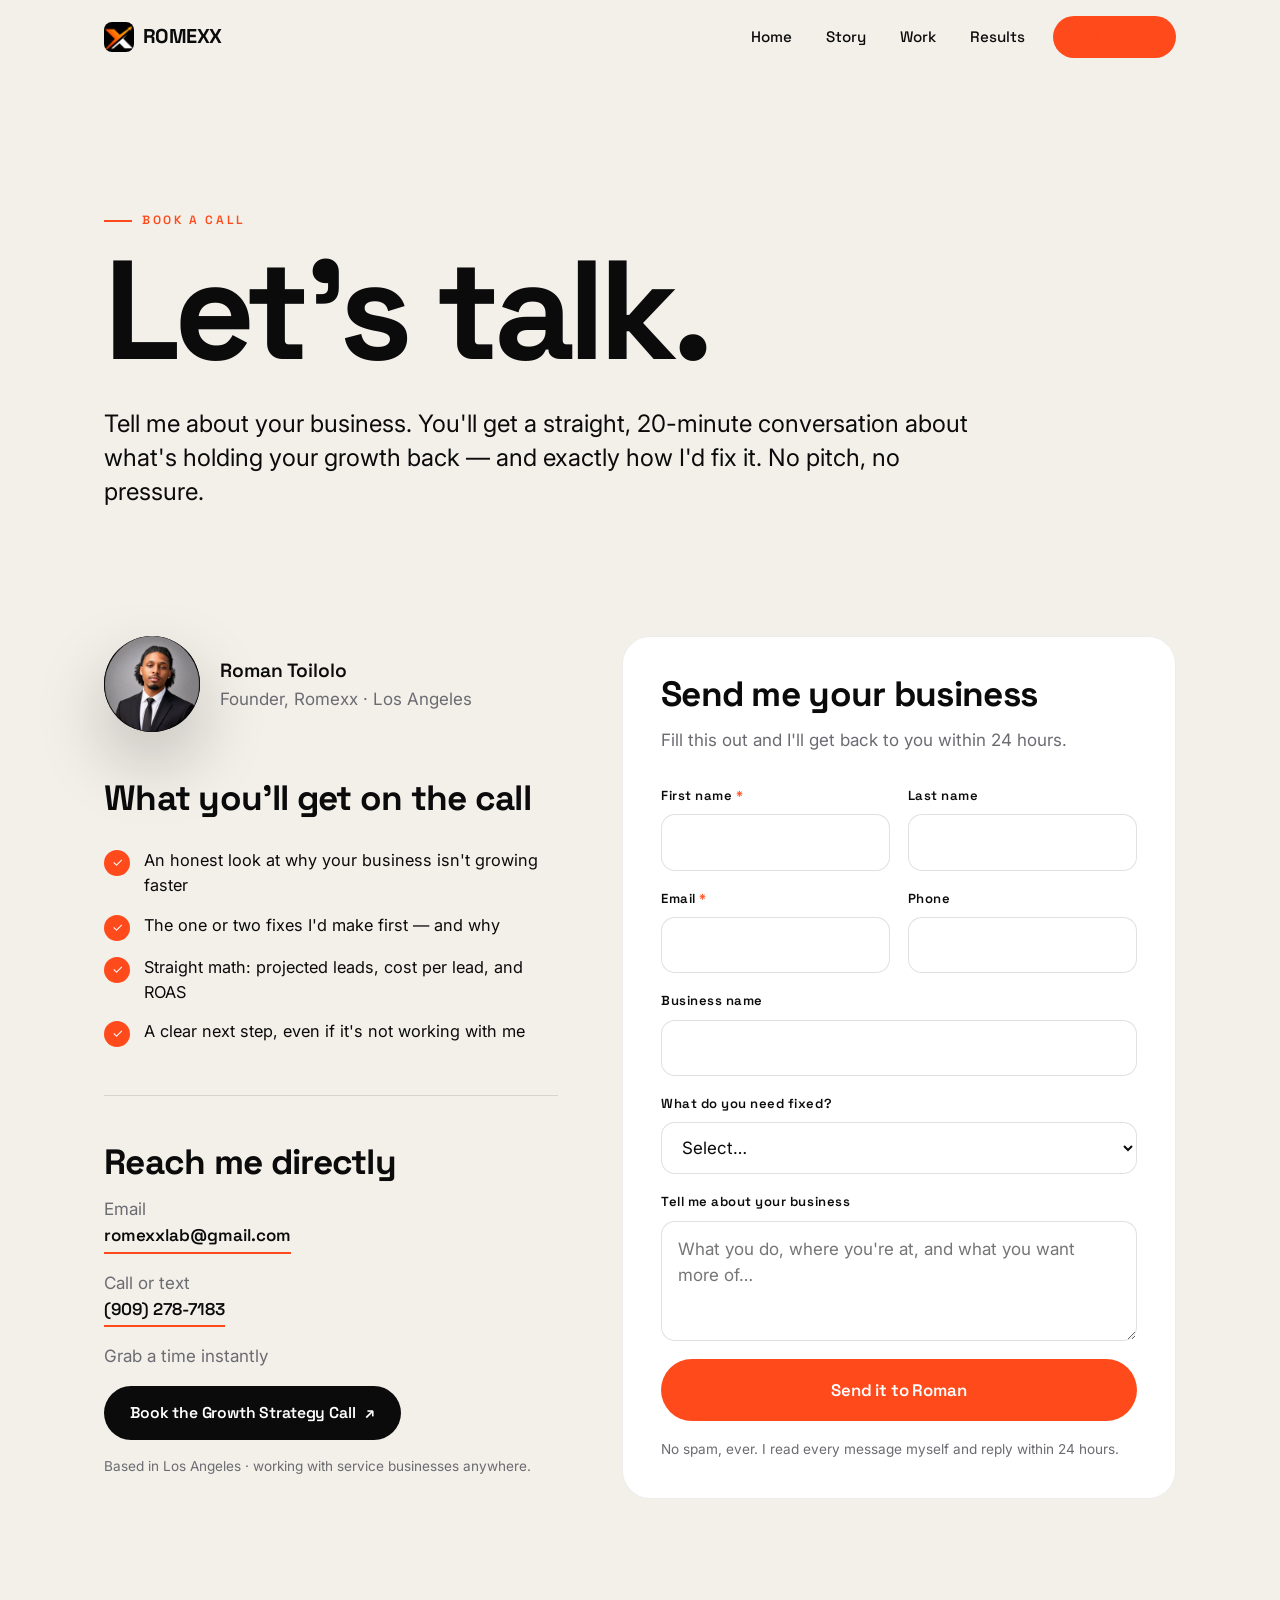
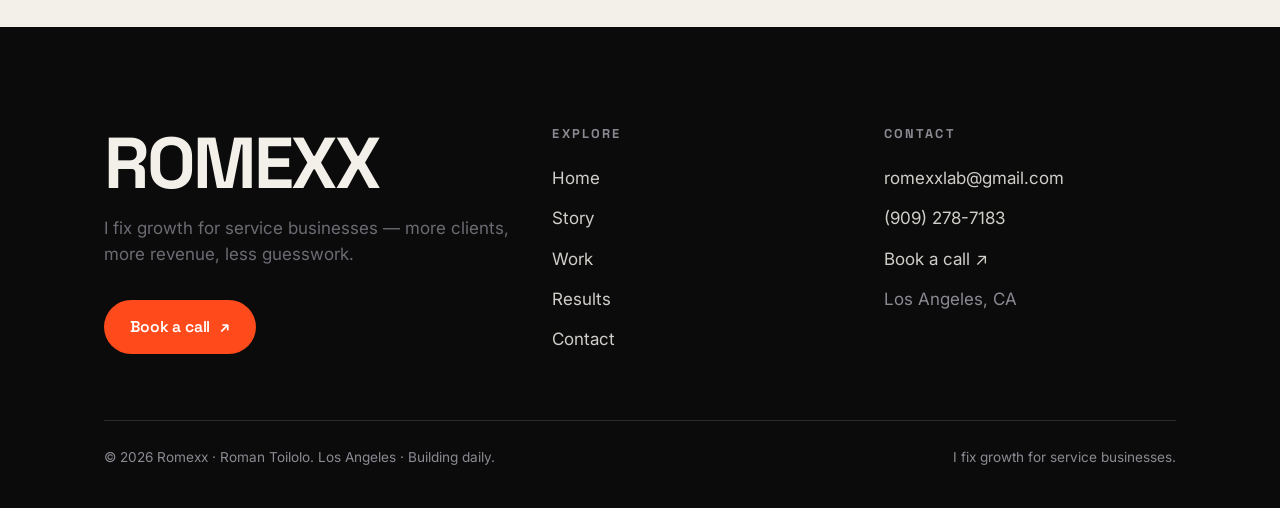
==== commit 3dabee2c: "Fix contact form overflow: min-width:0 + width:100% on fields; balanced columns" ====
--- a/contact.html
+++ b/contact.html
@@ -40,7 +40,7 @@
 
   <!-- ===== MAIN ===== -->
   <section class="section">
-    <div class="wrap two-col" style="grid-template-columns:0.82fr 1.18fr;align-items:start;gap:clamp(28px,4vw,60px)">
+    <div class="wrap two-col" style="grid-template-columns:0.9fr 1.1fr;align-items:start;gap:clamp(28px,5vw,64px)">
 
       <!-- Left: what to expect + direct contact -->
       <div class="reveal">
--- a/styles.css
+++ b/styles.css
@@ -318,13 +318,14 @@
 .cta-band h2 { position: relative; }
 
 /* ---------- Forms ---------- */
-.form { display: grid; gap: 18px; }
-.form .row { display: grid; grid-template-columns: 1fr 1fr; gap: 18px; }
-.field { display: grid; gap: 8px; }
+.form { display: grid; gap: 18px; min-width: 0; }
+.form .row { display: grid; grid-template-columns: 1fr 1fr; gap: 18px; min-width: 0; }
+.field { display: grid; gap: 8px; min-width: 0; }
+.two-col > * { min-width: 0; }
 .field label { font-family: var(--display); font-size: .82rem; font-weight: 600; letter-spacing: .04em; }
 .field .req { color: var(--accent); }
 .field input, .field select, .field textarea {
-  font: inherit; padding: 14px 16px; border-radius: 14px;
+  font: inherit; width: 100%; min-width: 0; max-width: 100%; padding: 14px 16px; border-radius: 14px;
   border: 1.5px solid var(--line); background: var(--paper); color: var(--ink);
   transition: border-color .2s, box-shadow .2s;
 }
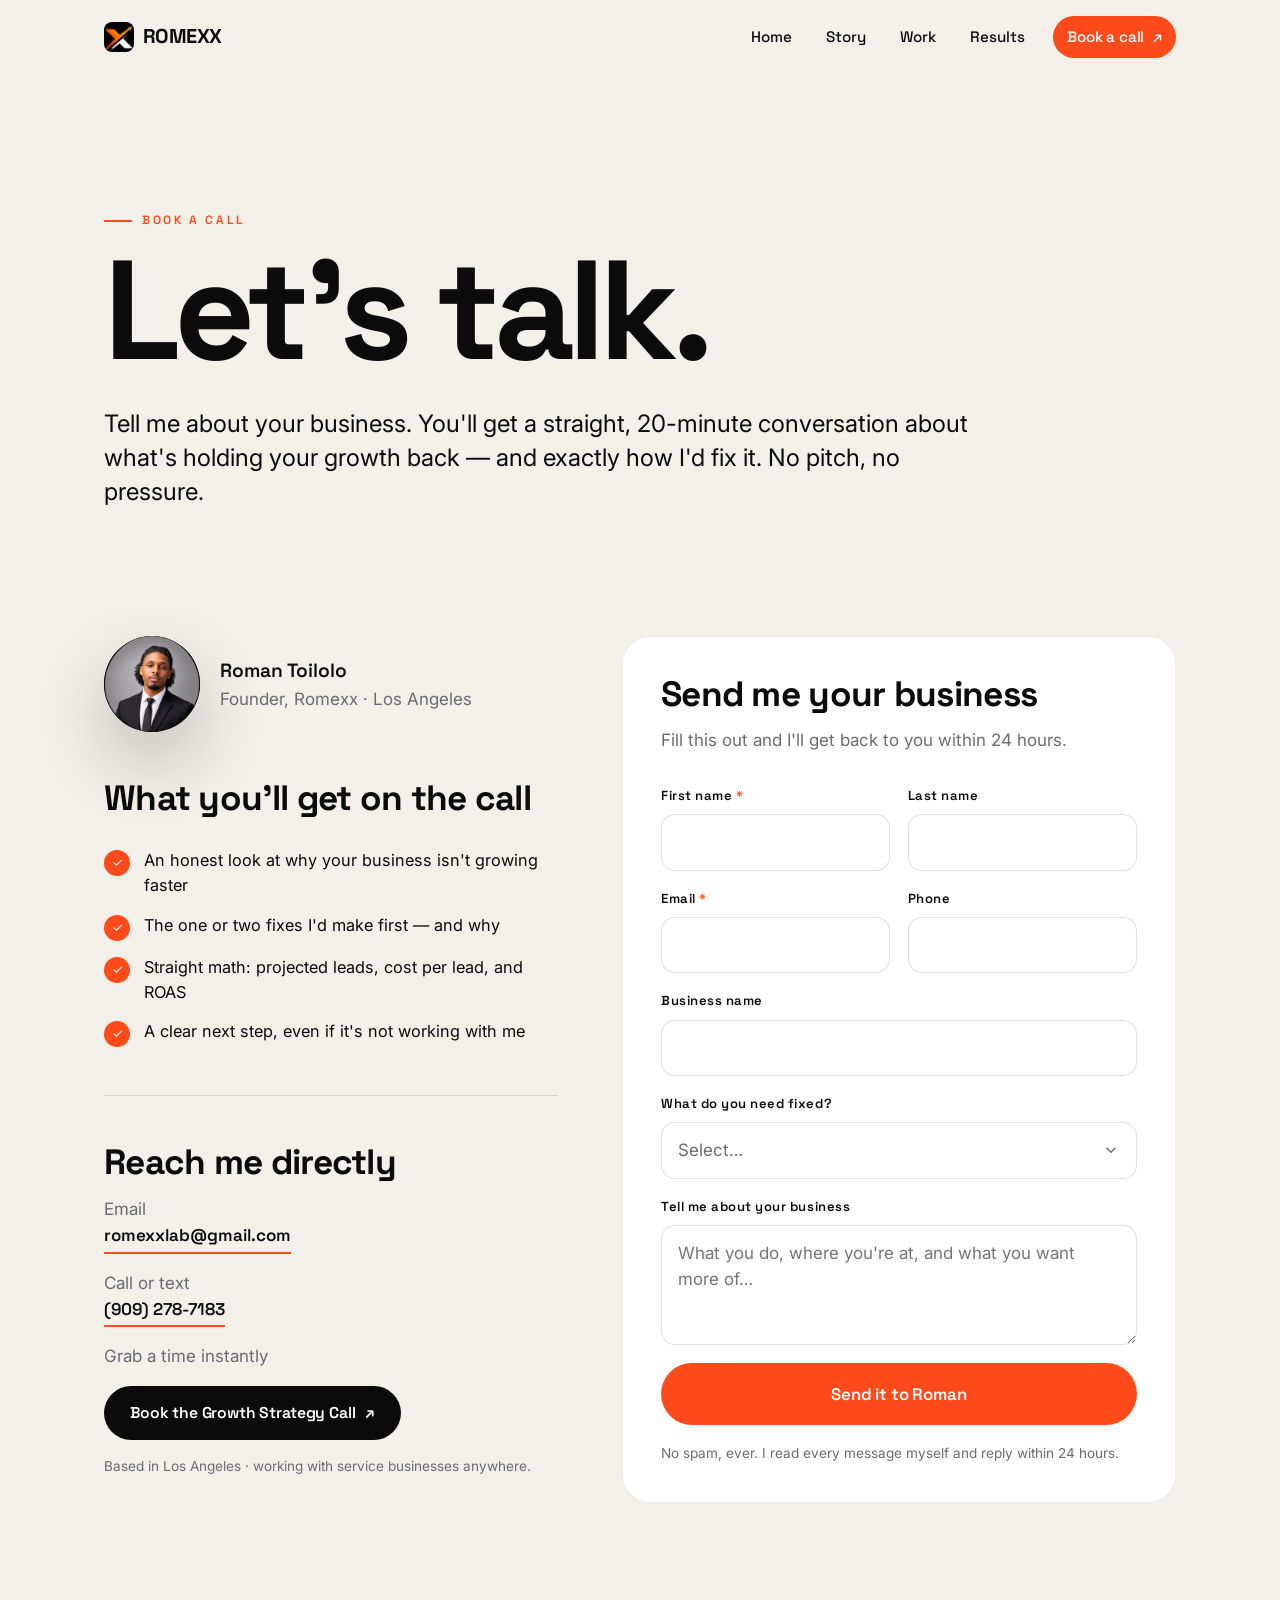
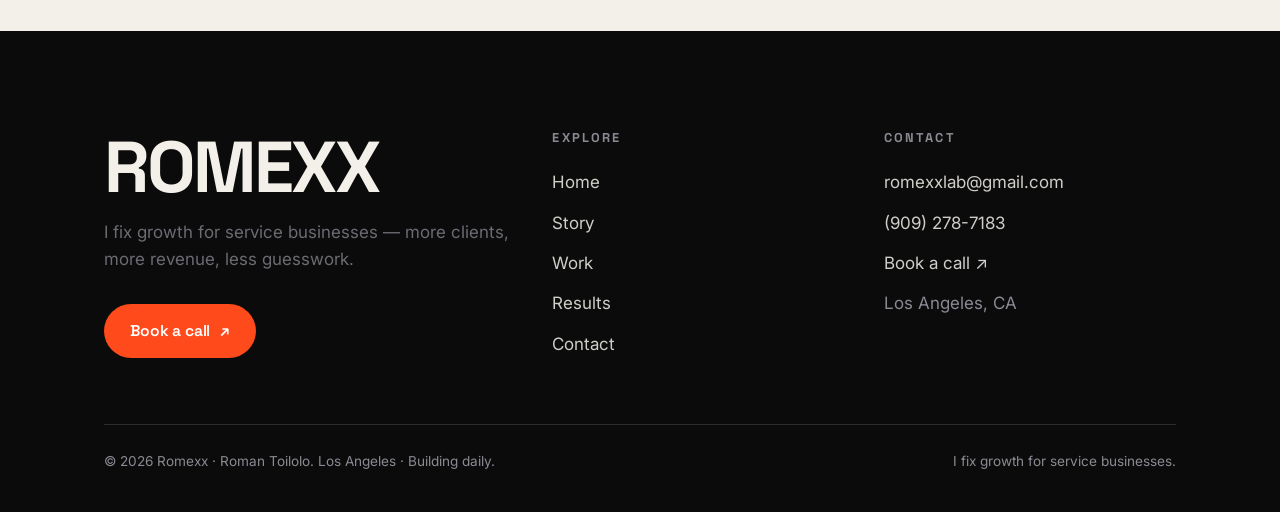
==== commit 5addab1c: "Contact: replace native select with custom dropdown (opens in-frame, click-out/Esc/scroll to dismiss" ====
--- a/contact.html
+++ b/contact.html
@@ -85,14 +85,20 @@
           <div class="field"><label>Business name</label><input type="text" name="business"></div>
           <div class="field">
             <label>What do you need fixed?</label>
-            <select name="service">
-              <option value="">Select…</option>
-              <option>Get seen — ads (Meta / Google)</option>
-              <option>Get booked — website / funnel</option>
-              <option>Get systems — CRM / follow-up</option>
-              <option>The full growth fix</option>
-              <option>Not sure yet</option>
-            </select>
+            <div class="select" data-select>
+              <button type="button" class="select-btn" aria-haspopup="listbox" aria-expanded="false">
+                <span class="select-val placeholder">Select…</span>
+                <svg class="select-arw" viewBox="0 0 24 24" fill="none" stroke="currentColor" stroke-width="2"><path d="M6 9l6 6 6-6"/></svg>
+              </button>
+              <input type="hidden" name="service" value="">
+              <ul class="select-menu" role="listbox">
+                <li role="option" data-value="Get seen — ads (Meta / Google)">Get seen — ads (Meta / Google)</li>
+                <li role="option" data-value="Get booked — website / funnel">Get booked — website / funnel</li>
+                <li role="option" data-value="Get systems — CRM / follow-up">Get systems — CRM / follow-up</li>
+                <li role="option" data-value="The full growth fix">The full growth fix</li>
+                <li role="option" data-value="Not sure yet">Not sure yet</li>
+              </ul>
+            </div>
           </div>
           <div class="field"><label>Tell me about your business</label><textarea name="message" placeholder="What you do, where you're at, and what you want more of…"></textarea></div>
           <button type="submit" class="btn btn-lg" data-label="Send it to Roman" style="justify-content:center">Send it to Roman</button>
--- a/styles.css
+++ b/styles.css
@@ -34,7 +34,7 @@
 /* ---------- Reset ---------- */
 *, *::before, *::after { box-sizing: border-box; }
 * { margin: 0; padding: 0; }
-html { scroll-behavior: smooth; -webkit-text-size-adjust: 100%; }
+html { scroll-behavior: smooth; -webkit-text-size-adjust: 100%; color-scheme: light; }
 body {
   font-family: var(--body);
   background: var(--cream);
@@ -149,6 +149,7 @@
 }
 .nav-links a:hover { background: rgba(11,11,12,.06); }
 .nav-links a.active { color: var(--accent); }
+.nav-links a.btn.active, .nav-links a.nav-cta.active { color: #fff; }
 .nav-cta { margin-left: 8px; }
 .nav-toggle { display: none; width: 44px; height: 44px; border-radius: 12px; position: relative; }
 .nav-toggle span { position: absolute; left: 11px; right: 11px; height: 2px; background: var(--ink); transition: transform .3s var(--ease), opacity .2s; }
@@ -331,6 +332,24 @@
 }
 .field input:focus, .field select:focus, .field textarea:focus { outline: none; border-color: var(--accent); box-shadow: 0 0 0 4px rgba(255,74,28,.12); }
 .field textarea { resize: vertical; min-height: 120px; }
+.field select { color-scheme: light; cursor: pointer; }
+.field select option { background: #ffffff; color: #0b0b0c; }
+
+/* ---------- Custom dropdown (replaces native select) ---------- */
+.select { position: relative; min-width: 0; }
+.select-btn { width: 100%; display: flex; align-items: center; justify-content: space-between; gap: 10px; font: inherit; text-align: left; padding: 14px 16px; border-radius: 14px; border: 1.5px solid var(--line); background: var(--paper); color: var(--ink); cursor: pointer; transition: border-color .2s, box-shadow .2s; }
+.select-btn:focus-visible { outline: none; border-color: var(--accent); box-shadow: 0 0 0 4px rgba(255,74,28,.12); }
+.select.open .select-btn { border-color: var(--accent); box-shadow: 0 0 0 4px rgba(255,74,28,.12); }
+.select-val { color: var(--ink); overflow: hidden; text-overflow: ellipsis; white-space: nowrap; }
+.select-val.placeholder { color: var(--muted); }
+.select-arw { width: 18px; height: 18px; flex: none; color: var(--muted); transition: transform .2s var(--ease); }
+.select.open .select-arw { transform: rotate(180deg); }
+.select-menu { position: absolute; top: calc(100% + 8px); left: 0; right: 0; z-index: 40; margin: 0; padding: 6px; list-style: none; background: var(--paper); border: 1.5px solid var(--line); border-radius: 14px; box-shadow: 0 20px 50px rgba(11,11,12,.18); max-height: 258px; overflow-y: auto; display: none; }
+.select.open .select-menu { display: block; }
+.select.up .select-menu { top: auto; bottom: calc(100% + 8px); }
+.select-menu li { padding: 12px; border-radius: 9px; font-size: 1rem; color: var(--ink); cursor: pointer; transition: background .15s; }
+.select-menu li:hover { background: rgba(11,11,12,.06); }
+.select-menu li[aria-selected="true"] { color: var(--accent); font-weight: 600; }
 .form-note { font-size: .85rem; color: var(--muted); }
 @media (max-width: 620px){ .form .row { grid-template-columns: 1fr; } }
 
